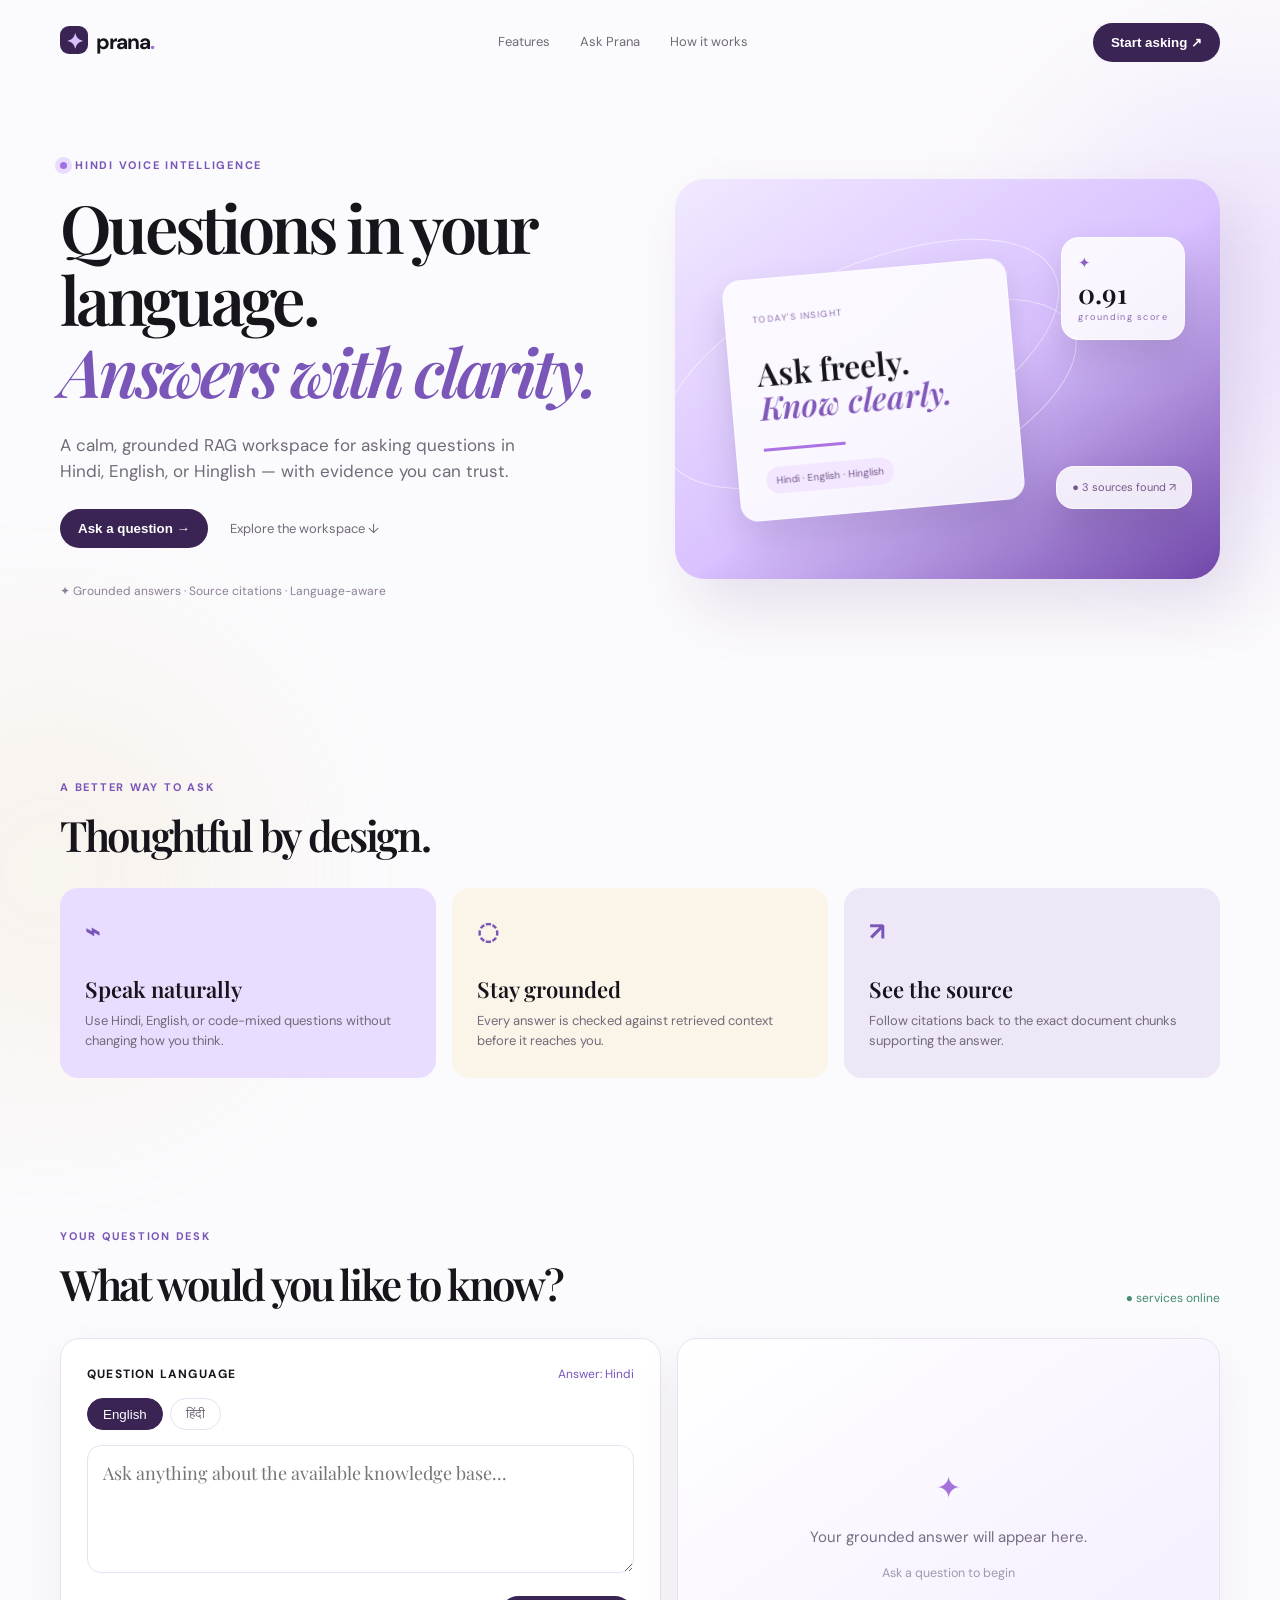
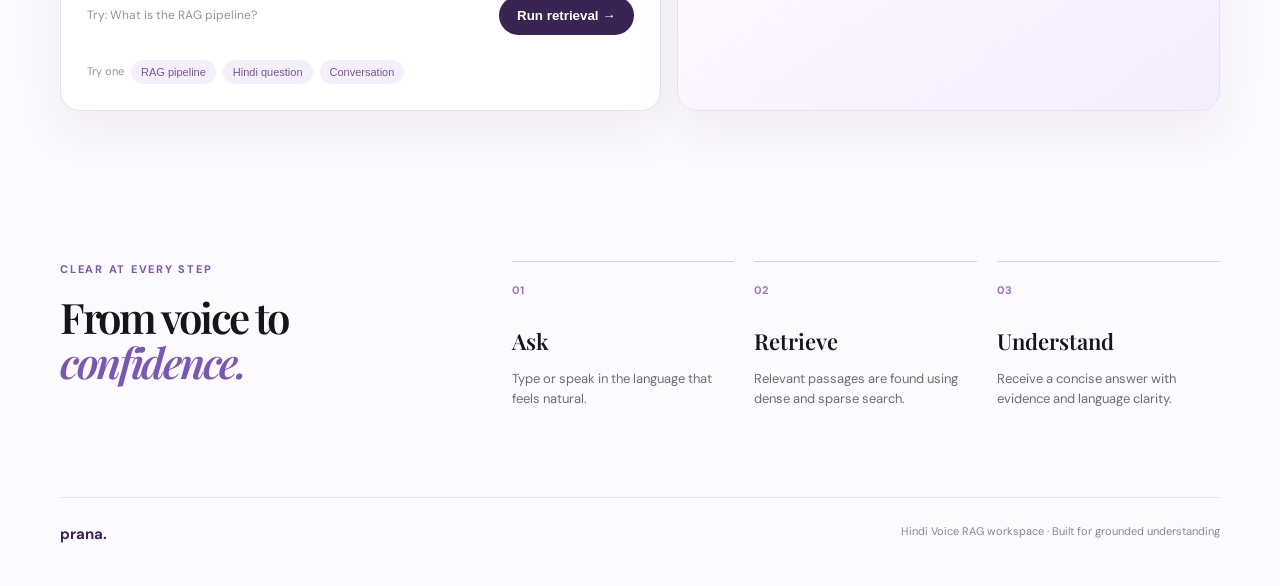
==== frontend/index.html @ 44866310 "Integrate purple frontend with backend API" ====
<!doctype html>
<html lang="en">
<head>
  <meta charset="utf-8"><meta name="viewport" content="width=device-width, initial-scale=1">
  <title>Prana RAG | Hindi Voice Intelligence</title>
  <link rel="preconnect" href="https://fonts.googleapis.com"><link rel="preconnect" href="https://fonts.gstatic.com" crossorigin>
  <link href="https://fonts.googleapis.com/css2?family=DM+Sans:wght@400;500;600;700&family=Playfair+Display:wght@500;600;700&display=swap" rel="stylesheet">
  <link rel="stylesheet" href="styles.css">
</head>
<body>
  <div class="glow glow-one"></div><div class="glow glow-two"></div>
  <header class="topbar shell"><a class="brand" href="#top"><span class="brand-mark">✦</span>prana<span class="brand-dot">.</span></a><nav><a href="#features">Features</a><a href="#workspace">Ask Prana</a><a href="#about">How it works</a></nav><button class="nav-cta" onclick="document.getElementById('workspace').scrollIntoView({behavior:'smooth'})">Start asking ↗</button></header>
  <main id="top">
    <section class="hero shell"><div class="hero-copy"><p class="eyebrow"><span class="pulse"></span> Hindi voice intelligence</p><h1>Questions in your language.<br><em>Answers with clarity.</em></h1><p class="hero-text">A calm, grounded RAG workspace for asking questions in Hindi, English, or Hinglish — with evidence you can trust.</p><div class="hero-actions"><button class="primary" onclick="document.getElementById('workspace').scrollIntoView({behavior:'smooth'})">Ask a question →</button><a class="text-link" href="#features">Explore the workspace ↓</a></div><div class="hero-note">✦ Grounded answers · Source citations · Language-aware</div></div><div class="hero-art"><div class="orbit orbit-a"></div><div class="orbit orbit-b"></div><div class="art-card main-art"><small>TODAY'S INSIGHT</small><div>Ask freely.<br><i>Know clearly.</i></div><hr><span>Hindi · English · Hinglish</span></div><div class="art-card floating-card">✦<strong>0.91</strong><small>grounding score</small></div><div class="art-card citation-card">● 3 sources found ↗</div></div></section>
    <section id="features" class="feature-strip shell"><div class="section-intro"><p class="eyebrow">A better way to ask</p><h2>Thoughtful by design.</h2></div><div class="feature-grid"><article class="feature-card lavender"><b>⌁</b><h3>Speak naturally</h3><p>Use Hindi, English, or code-mixed questions without changing how you think.</p></article><article class="feature-card cream"><b>◌</b><h3>Stay grounded</h3><p>Every answer is checked against retrieved context before it reaches you.</p></article><article class="feature-card lilac"><b>↗</b><h3>See the source</h3><p>Follow citations back to the exact document chunks supporting the answer.</p></article></div></section>
    <section id="workspace" class="workspace shell"><div class="workspace-head"><div><p class="eyebrow">Your question desk</p><h2>What would you like to know?</h2></div><span class="online">● services online</span></div><div class="workspace-grid"><div class="ask-panel card"><div class="field-head"><label>Question language</label><span id="answer-language">Answer: हिंदी</span></div><div class="language-options"><button class="lang active" data-lang="en">English</button><button class="lang" data-lang="hi">हिंदी</button></div><label class="sr-only" for="question">Your question</label><textarea id="question" rows="4" placeholder="Ask anything about the available knowledge base..."></textarea><div class="ask-footer"><span id="input-hint">Try: What is the RAG pipeline?</span><button id="ask" class="primary">Run retrieval →</button></div><div class="quick-asks"><span>Try one</span><button data-question="What is the RAG pipeline?">RAG pipeline</button><button data-question="भारत की राजधानी क्या है?">Hindi question</button><button data-question="how r u?">Conversation</button></div></div><div id="answer-panel" class="answer-panel card empty"><div class="empty-icon">✦</div><p>Your grounded answer will appear here.</p><small>Ask a question to begin</small></div></div></section>
    <section id="about" class="process shell"><div><p class="eyebrow">Clear at every step</p><h2>From voice to<br><em>confidence.</em></h2></div><div class="steps"><div><b>01</b><strong>Ask</strong><p>Type or speak in the language that feels natural.</p></div><div><b>02</b><strong>Retrieve</strong><p>Relevant passages are found using dense and sparse search.</p></div><div><b>03</b><strong>Understand</strong><p>Receive a concise answer with evidence and language clarity.</p></div></div></section>
  </main><footer class="shell footer"><b>prana.</b><small>Hindi Voice RAG workspace · Built for grounded understanding</small></footer><script src="app.js"></script>
</body></html>
---- frontend/styles.css ----
:root{--ink:#17141c;--muted:#716a79;--purple:#7956b8;--deep:#392454;--lavender:#e9ddff;--lilac:#eee7f8;--cream:#fbf5e9;--line:#e8e1ef;--green:#438c70}*{box-sizing:border-box}html{scroll-behavior:smooth}body{margin:0;color:var(--ink);background:#fbfafc;font:15px/1.55 "DM Sans",sans-serif;overflow-x:hidden}.shell{width:min(1160px,calc(100% - 48px));margin:auto}.glow{position:fixed;width:420px;height:420px;border-radius:50%;filter:blur(80px);opacity:.17;pointer-events:none;z-index:-1}.glow-one{background:#bb8cff;top:90px;right:-180px}.glow-two{background:#efd8ad;bottom:-180px;left:-160px}.topbar{height:84px;display:flex;align-items:center;justify-content:space-between}.brand{color:var(--ink);text-decoration:none;font-size:21px;font-weight:700;letter-spacing:-.05em}.brand-mark{display:inline-grid;place-items:center;width:28px;height:28px;margin-right:8px;border-radius:9px;background:var(--deep);color:#dbbfff}.brand-dot{color:#9a6ddb}nav{display:flex;gap:30px}nav a,.text-link{color:var(--muted);text-decoration:none;font-size:13px}.nav-cta,.primary{border:0;border-radius:999px;background:var(--deep);color:#fff;padding:12px 18px;font-weight:600;cursor:pointer}.hero{display:grid;grid-template-columns:1fr 1fr;gap:70px;min-height:620px;align-items:center;padding:58px 0 88px}.eyebrow{display:flex;align-items:center;gap:8px;color:var(--purple);font-size:11px;font-weight:700;letter-spacing:.16em;text-transform:uppercase;margin:0 0 17px}.pulse{width:7px;height:7px;border-radius:50%;background:#9e73e1;box-shadow:0 0 0 5px #e9dcff}.hero h1,h2{font:600 clamp(42px,5.2vw,72px)/1.08 "Playfair Display",serif;letter-spacing:-.055em;margin:0}.hero h1 em,h2 em{color:var(--purple);font-style:italic}.hero-text{max-width:470px;color:var(--muted);font-size:17px;margin:25px 0}.hero-actions{display:flex;align-items:center;gap:22px}.hero-note{margin-top:34px;color:#8c8198;font-size:12px}.hero-art{position:relative;min-height:400px;border-radius:30px;background:linear-gradient(145deg,#f1e9ff,#d9c2ff 52%,#7046a9);overflow:hidden;box-shadow:20px 28px 60px #6f4b9b25}.orbit{position:absolute;border:1px solid #fff8;border-radius:50%;transform:rotate(-25deg)}.orbit-a{width:430px;height:190px;top:90px;left:-30px}.orbit-b{width:360px;height:160px;top:145px;left:55px}.art-card{position:absolute;background:#ffffffd9;backdrop-filter:blur(12px);border:1px solid #fff9;box-shadow:0 18px 35px #3c225b2b;border-radius:18px}.main-art{width:285px;min-height:220px;left:56px;top:90px;padding:27px;transform:rotate(-5deg)}.main-art small,.floating-card small{font-size:9px;letter-spacing:.16em;color:#8b69ac}.main-art div{font:600 32px/1.05 "Playfair Display",serif;margin-top:27px}.main-art i{color:#8257ba}.main-art hr{width:82px;margin:25px 0 17px;border:0;border-top:3px solid #aa72e2}.main-art span{font-size:10px;color:#73568a;background:#f2e7ff;border-radius:99px;padding:7px 10px}.floating-card{right:35px;top:58px;padding:14px 16px;display:flex;flex-direction:column;color:#8c60c5}.floating-card strong{font:600 27px "Playfair Display",serif;color:var(--ink)}.citation-card{right:28px;bottom:70px;padding:12px 15px;color:#75568c;font-size:11px}.feature-strip,.workspace,.process{padding:75px 0}.section-intro h2,.workspace h2,.process h2{font-size:42px}.feature-grid{display:grid;grid-template-columns:repeat(3,1fr);gap:16px;margin-top:30px}.feature-card{min-height:190px;border-radius:18px;padding:25px}.lavender{background:var(--lavender)}.cream{background:var(--cream)}.lilac{background:var(--lilac)}.feature-card>b{font-size:25px;color:var(--purple)}.feature-card h3{font:600 22px "Playfair Display",serif;margin:22px 0 7px}.feature-card p{color:var(--muted);margin:0;font-size:13px}.workspace-head,.field-head{display:flex;justify-content:space-between;align-items:flex-end}.online{color:var(--green);font-size:12px}.workspace-grid{display:grid;grid-template-columns:1.05fr .95fr;gap:16px;margin-top:30px}.card{border:1px solid var(--line);border-radius:20px;background:#fff;padding:26px;box-shadow:0 20px 50px #57337810}.field-head label{font-size:12px;letter-spacing:.1em;text-transform:uppercase;font-weight:700}.field-head span{color:var(--purple);font-size:12px}.language-options{display:flex;gap:7px;margin:15px 0}.lang{border:1px solid var(--line);border-radius:999px;padding:7px 15px;background:#fff;color:var(--muted);cursor:pointer}.lang.active{background:var(--deep);color:#fff;border-color:var(--deep)}textarea{width:100%;resize:vertical;border:1px solid var(--line);border-radius:14px;padding:15px;font:18px "Playfair Display",serif;outline:none}textarea:focus{border-color:#b28ce2;box-shadow:0 0 0 4px #ebddfa}.ask-footer{display:flex;justify-content:space-between;align-items:center;margin-top:15px}.ask-footer span{color:#9a8ea5;font-size:12px}.quick-asks{display:flex;align-items:center;flex-wrap:wrap;gap:7px;margin-top:25px;color:#9a8ea5;font-size:11px}.quick-asks button{border:0;background:#f4eff9;color:#75589b;border-radius:999px;padding:6px 10px;font-size:11px;cursor:pointer}.answer-panel{min-height:330px;background:linear-gradient(145deg,#fff,#f4edff)}.answer-panel.empty{display:grid;place-content:center;text-align:center;color:#a397ae}.empty-icon{color:#a472da;font-size:30px}.answer-panel h3{font:600 30px "Playfair Display",serif;margin:14px 0}.answer-panel p{color:#786d83}.tag{display:inline-block;padding:6px 10px;margin:4px;background:#eadcff;border-radius:99px;color:#65428d;font-size:11px}.steps{display:grid;grid-template-columns:repeat(3,1fr);gap:20px}.process{display:grid;grid-template-columns:.7fr 1.3fr;gap:70px}.steps>div{border-top:1px solid #dcd2e4;padding-top:16px}.steps b{color:#9c70cd;font-size:11px}.steps strong{display:block;font:600 22px "Playfair Display",serif;margin:25px 0 8px}.steps p{font-size:13px;color:var(--muted)}.footer{border-top:1px solid var(--line);padding:25px 0 40px;display:flex;justify-content:space-between;color:#8e8398}.footer>b{color:var(--deep)}.footer small{font-size:11px}.sr-only{position:absolute;width:1px;height:1px;overflow:hidden;clip:rect(0,0,0,0)}
@media(max-width:800px){.shell{width:min(100% - 30px,600px)}nav{display:none}.hero,.workspace-grid,.process{grid-template-columns:1fr}.hero{padding-top:35px;gap:35px}.hero-art{min-height:340px}.feature-grid,.steps{grid-template-columns:1fr}.process{gap:35px}.ask-footer{align-items:flex-start;gap:15px;flex-direction:column}.footer{display:block}.footer small{display:block;margin-top:8px}}
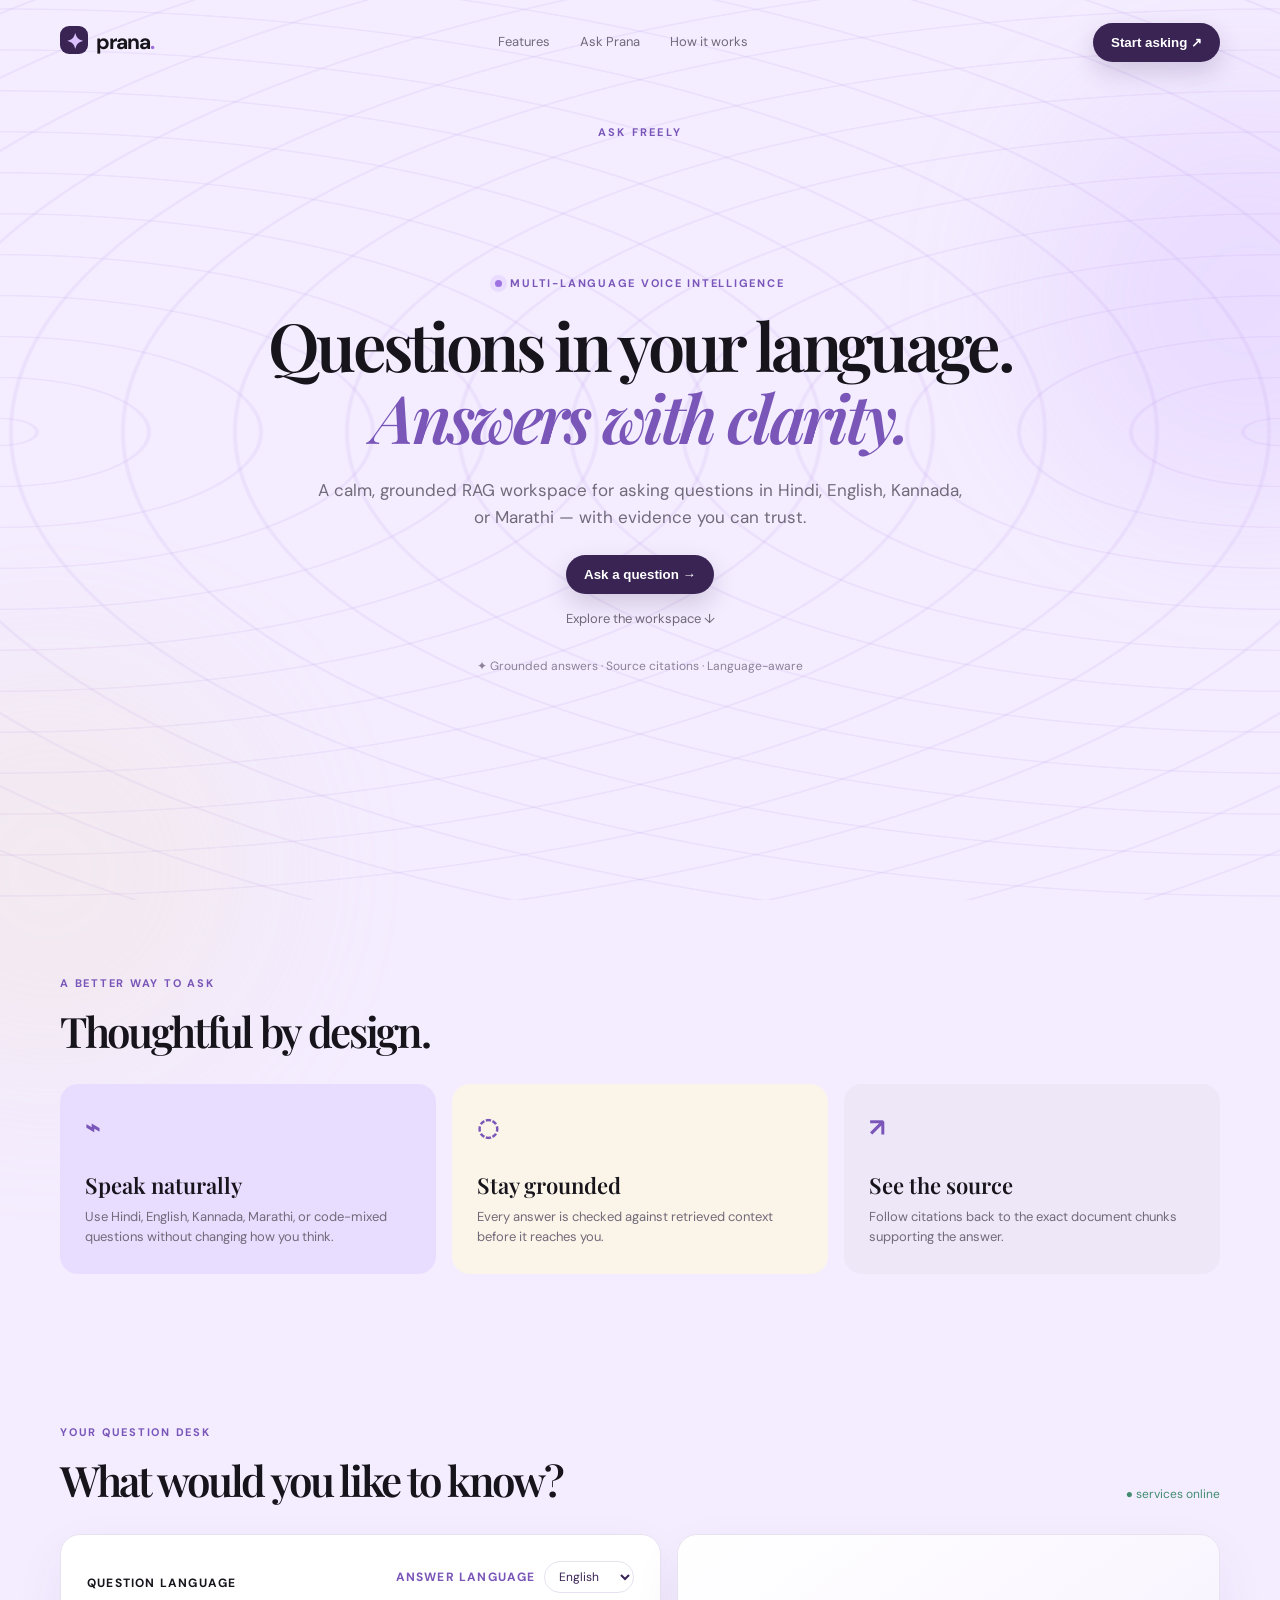
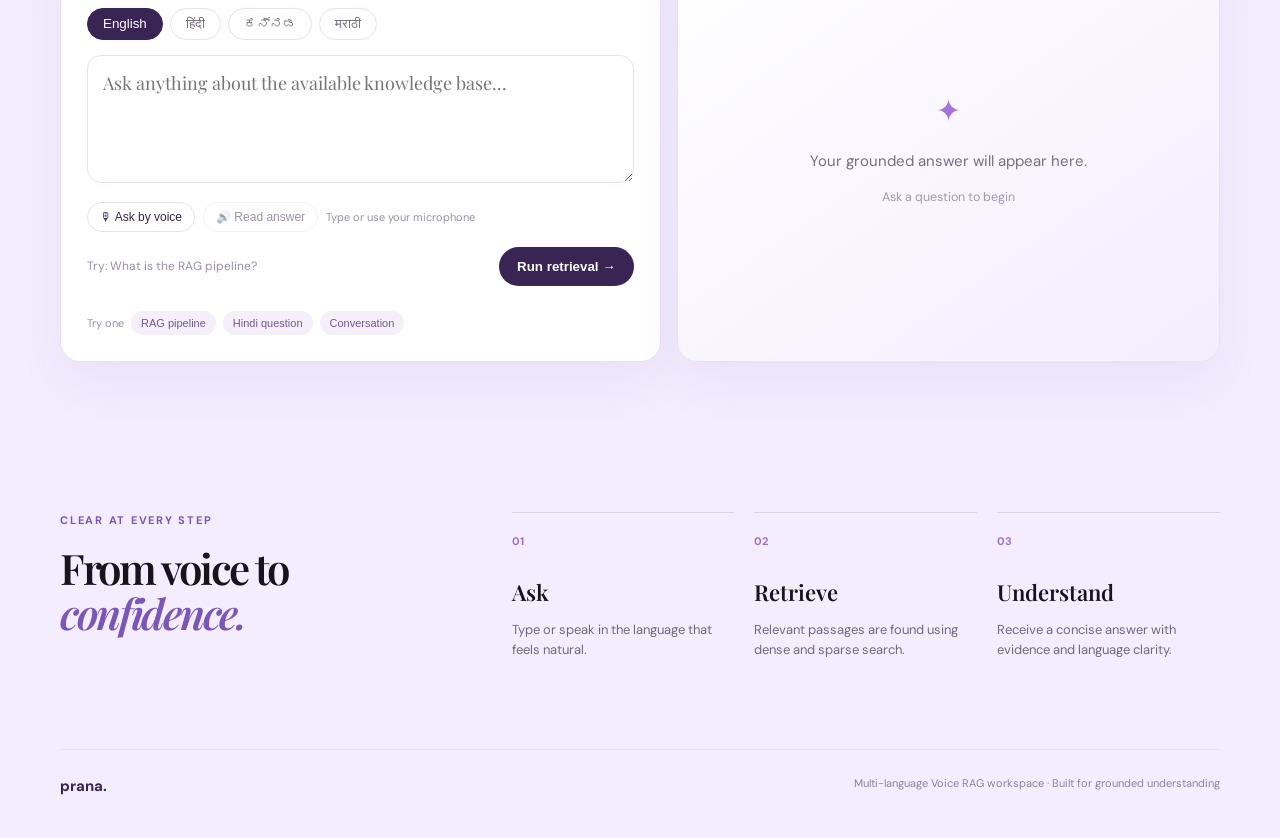
==== commit dd8c841f: "Support multilingual copy and no-evidence answers" ====
--- a/frontend/index.html
+++ b/frontend/index.html
@@ -2,7 +2,7 @@
 <html lang="en">
 <head>
   <meta charset="utf-8"><meta name="viewport" content="width=device-width, initial-scale=1">
-  <title>Prana RAG | Hindi Voice Intelligence</title>
+  <title>Prana RAG | Multi-language Voice Intelligence</title>
   <link rel="preconnect" href="https://fonts.googleapis.com"><link rel="preconnect" href="https://fonts.gstatic.com" crossorigin>
   <link href="https://fonts.googleapis.com/css2?family=DM+Sans:wght@400;500;600;700&family=Playfair+Display:wght@500;600;700&display=swap" rel="stylesheet">
   <link rel="stylesheet" href="styles.css">
@@ -11,9 +11,9 @@
   <div class="glow glow-one"></div><div class="glow glow-two"></div>
   <header class="topbar shell"><a class="brand" href="#top"><span class="brand-mark">✦</span>prana<span class="brand-dot">.</span></a><nav><a href="#features">Features</a><a href="#workspace">Ask Prana</a><a href="#about">How it works</a></nav><button class="nav-cta" onclick="document.getElementById('workspace').scrollIntoView({behavior:'smooth'})">Start asking ↗</button></header>
   <main id="top">
-    <section class="hero shell"><div class="hero-copy"><p class="eyebrow"><span class="pulse"></span> Hindi voice intelligence</p><h1>Questions in your language.<br><em>Answers with clarity.</em></h1><p class="hero-text">A calm, grounded RAG workspace for asking questions in Hindi, English, or Hinglish — with evidence you can trust.</p><div class="hero-actions"><button class="primary" onclick="document.getElementById('workspace').scrollIntoView({behavior:'smooth'})">Ask a question →</button><a class="text-link" href="#features">Explore the workspace ↓</a></div><div class="hero-note">✦ Grounded answers · Source citations · Language-aware</div></div><div class="hero-art"><div class="orbit orbit-a"></div><div class="orbit orbit-b"></div><div class="art-card main-art"><small>TODAY'S INSIGHT</small><div>Ask freely.<br><i>Know clearly.</i></div><hr><span>Hindi · English · Hinglish</span></div><div class="art-card floating-card">✦<strong>0.91</strong><small>grounding score</small></div><div class="art-card citation-card">● 3 sources found ↗</div></div></section>
-    <section id="features" class="feature-strip shell"><div class="section-intro"><p class="eyebrow">A better way to ask</p><h2>Thoughtful by design.</h2></div><div class="feature-grid"><article class="feature-card lavender"><b>⌁</b><h3>Speak naturally</h3><p>Use Hindi, English, or code-mixed questions without changing how you think.</p></article><article class="feature-card cream"><b>◌</b><h3>Stay grounded</h3><p>Every answer is checked against retrieved context before it reaches you.</p></article><article class="feature-card lilac"><b>↗</b><h3>See the source</h3><p>Follow citations back to the exact document chunks supporting the answer.</p></article></div></section>
+    <section class="hero shell"><div class="hero-copy"><p class="eyebrow"><span class="pulse"></span> Multi-language voice intelligence</p><h1>Questions in your language.<br><em>Answers with clarity.</em></h1><p class="hero-text">A calm, grounded RAG workspace for asking questions in Hindi, English, Kannada, or Marathi — with evidence you can trust.</p><div class="hero-actions"><button class="primary" onclick="document.getElementById('workspace').scrollIntoView({behavior:'smooth'})">Ask a question →</button><a class="text-link" href="#features">Explore the workspace ↓</a></div><div class="hero-note">✦ Grounded answers · Source citations · Language-aware</div></div><div class="hero-art"><div class="orbit orbit-a"></div><div class="orbit orbit-b"></div><div class="art-card main-art"><small>TODAY'S INSIGHT</small><div>Ask freely.<br><i>Know clearly.</i></div><hr><span>Hindi · English · Kannada · Marathi</span></div><div class="art-card floating-card">✦<strong>0.91</strong><small>grounding score</small></div><div class="art-card citation-card">● 3 sources found ↗</div></div></section>
+    <section id="features" class="feature-strip shell"><div class="section-intro"><p class="eyebrow">A better way to ask</p><h2>Thoughtful by design.</h2></div><div class="feature-grid"><article class="feature-card lavender"><b>⌁</b><h3>Speak naturally</h3><p>Use Hindi, English, Kannada, Marathi, or code-mixed questions without changing how you think.</p></article><article class="feature-card cream"><b>◌</b><h3>Stay grounded</h3><p>Every answer is checked against retrieved context before it reaches you.</p></article><article class="feature-card lilac"><b>↗</b><h3>See the source</h3><p>Follow citations back to the exact document chunks supporting the answer.</p></article></div></section>
     <section id="workspace" class="workspace shell"><div class="workspace-head"><div><p class="eyebrow">Your question desk</p><h2>What would you like to know?</h2></div><span class="online">● services online</span></div><div class="workspace-grid"><div class="ask-panel card"><div class="field-head"><label>Question language</label><span id="answer-language">Answer: हिंदी</span></div><div class="language-options"><button class="lang active" data-lang="en">English</button><button class="lang" data-lang="hi">हिंदी</button></div><label class="sr-only" for="question">Your question</label><textarea id="question" rows="4" placeholder="Ask anything about the available knowledge base..."></textarea><div class="ask-footer"><span id="input-hint">Try: What is the RAG pipeline?</span><button id="ask" class="primary">Run retrieval →</button></div><div class="quick-asks"><span>Try one</span><button data-question="What is the RAG pipeline?">RAG pipeline</button><button data-question="भारत की राजधानी क्या है?">Hindi question</button><button data-question="how r u?">Conversation</button></div></div><div id="answer-panel" class="answer-panel card empty"><div class="empty-icon">✦</div><p>Your grounded answer will appear here.</p><small>Ask a question to begin</small></div></div></section>
     <section id="about" class="process shell"><div><p class="eyebrow">Clear at every step</p><h2>From voice to<br><em>confidence.</em></h2></div><div class="steps"><div><b>01</b><strong>Ask</strong><p>Type or speak in the language that feels natural.</p></div><div><b>02</b><strong>Retrieve</strong><p>Relevant passages are found using dense and sparse search.</p></div><div><b>03</b><strong>Understand</strong><p>Receive a concise answer with evidence and language clarity.</p></div></div></section>
-  </main><footer class="shell footer"><b>prana.</b><small>Hindi Voice RAG workspace · Built for grounded understanding</small></footer><script src="app.js"></script>
+  </main><footer class="shell footer"><b>prana.</b><small>Multi-language Voice RAG workspace · Built for grounded understanding</small></footer><script src="app.js"></script>
 </body></html>
--- a/frontend/styles.css
+++ b/frontend/styles.css
@@ -1,2 +1,20 @@
 :root{--ink:#17141c;--muted:#716a79;--purple:#7956b8;--deep:#392454;--lavender:#e9ddff;--lilac:#eee7f8;--cream:#fbf5e9;--line:#e8e1ef;--green:#438c70}*{box-sizing:border-box}html{scroll-behavior:smooth}body{margin:0;color:var(--ink);background:#fbfafc;font:15px/1.55 "DM Sans",sans-serif;overflow-x:hidden}.shell{width:min(1160px,calc(100% - 48px));margin:auto}.glow{position:fixed;width:420px;height:420px;border-radius:50%;filter:blur(80px);opacity:.17;pointer-events:none;z-index:-1}.glow-one{background:#bb8cff;top:90px;right:-180px}.glow-two{background:#efd8ad;bottom:-180px;left:-160px}.topbar{height:84px;display:flex;align-items:center;justify-content:space-between}.brand{color:var(--ink);text-decoration:none;font-size:21px;font-weight:700;letter-spacing:-.05em}.brand-mark{display:inline-grid;place-items:center;width:28px;height:28px;margin-right:8px;border-radius:9px;background:var(--deep);color:#dbbfff}.brand-dot{color:#9a6ddb}nav{display:flex;gap:30px}nav a,.text-link{color:var(--muted);text-decoration:none;font-size:13px}.nav-cta,.primary{border:0;border-radius:999px;background:var(--deep);color:#fff;padding:12px 18px;font-weight:600;cursor:pointer}.hero{display:grid;grid-template-columns:1fr 1fr;gap:70px;min-height:620px;align-items:center;padding:58px 0 88px}.eyebrow{display:flex;align-items:center;gap:8px;color:var(--purple);font-size:11px;font-weight:700;letter-spacing:.16em;text-transform:uppercase;margin:0 0 17px}.pulse{width:7px;height:7px;border-radius:50%;background:#9e73e1;box-shadow:0 0 0 5px #e9dcff}.hero h1,h2{font:600 clamp(42px,5.2vw,72px)/1.08 "Playfair Display",serif;letter-spacing:-.055em;margin:0}.hero h1 em,h2 em{color:var(--purple);font-style:italic}.hero-text{max-width:470px;color:var(--muted);font-size:17px;margin:25px 0}.hero-actions{display:flex;align-items:center;gap:22px}.hero-note{margin-top:34px;color:#8c8198;font-size:12px}.hero-art{position:relative;min-height:400px;border-radius:30px;background:linear-gradient(145deg,#f1e9ff,#d9c2ff 52%,#7046a9);overflow:hidden;box-shadow:20px 28px 60px #6f4b9b25}.orbit{position:absolute;border:1px solid #fff8;border-radius:50%;transform:rotate(-25deg)}.orbit-a{width:430px;height:190px;top:90px;left:-30px}.orbit-b{width:360px;height:160px;top:145px;left:55px}.art-card{position:absolute;background:#ffffffd9;backdrop-filter:blur(12px);border:1px solid #fff9;box-shadow:0 18px 35px #3c225b2b;border-radius:18px}.main-art{width:285px;min-height:220px;left:56px;top:90px;padding:27px;transform:rotate(-5deg)}.main-art small,.floating-card small{font-size:9px;letter-spacing:.16em;color:#8b69ac}.main-art div{font:600 32px/1.05 "Playfair Display",serif;margin-top:27px}.main-art i{color:#8257ba}.main-art hr{width:82px;margin:25px 0 17px;border:0;border-top:3px solid #aa72e2}.main-art span{font-size:10px;color:#73568a;background:#f2e7ff;border-radius:99px;padding:7px 10px}.floating-card{right:35px;top:58px;padding:14px 16px;display:flex;flex-direction:column;color:#8c60c5}.floating-card strong{font:600 27px "Playfair Display",serif;color:var(--ink)}.citation-card{right:28px;bottom:70px;padding:12px 15px;color:#75568c;font-size:11px}.feature-strip,.workspace,.process{padding:75px 0}.section-intro h2,.workspace h2,.process h2{font-size:42px}.feature-grid{display:grid;grid-template-columns:repeat(3,1fr);gap:16px;margin-top:30px}.feature-card{min-height:190px;border-radius:18px;padding:25px}.lavender{background:var(--lavender)}.cream{background:var(--cream)}.lilac{background:var(--lilac)}.feature-card>b{font-size:25px;color:var(--purple)}.feature-card h3{font:600 22px "Playfair Display",serif;margin:22px 0 7px}.feature-card p{color:var(--muted);margin:0;font-size:13px}.workspace-head,.field-head{display:flex;justify-content:space-between;align-items:flex-end}.online{color:var(--green);font-size:12px}.workspace-grid{display:grid;grid-template-columns:1.05fr .95fr;gap:16px;margin-top:30px}.card{border:1px solid var(--line);border-radius:20px;background:#fff;padding:26px;box-shadow:0 20px 50px #57337810}.field-head label{font-size:12px;letter-spacing:.1em;text-transform:uppercase;font-weight:700}.field-head span{color:var(--purple);font-size:12px}.language-options{display:flex;gap:7px;margin:15px 0}.lang{border:1px solid var(--line);border-radius:999px;padding:7px 15px;background:#fff;color:var(--muted);cursor:pointer}.lang.active{background:var(--deep);color:#fff;border-color:var(--deep)}textarea{width:100%;resize:vertical;border:1px solid var(--line);border-radius:14px;padding:15px;font:18px "Playfair Display",serif;outline:none}textarea:focus{border-color:#b28ce2;box-shadow:0 0 0 4px #ebddfa}.ask-footer{display:flex;justify-content:space-between;align-items:center;margin-top:15px}.ask-footer span{color:#9a8ea5;font-size:12px}.quick-asks{display:flex;align-items:center;flex-wrap:wrap;gap:7px;margin-top:25px;color:#9a8ea5;font-size:11px}.quick-asks button{border:0;background:#f4eff9;color:#75589b;border-radius:999px;padding:6px 10px;font-size:11px;cursor:pointer}.answer-panel{min-height:330px;background:linear-gradient(145deg,#fff,#f4edff)}.answer-panel.empty{display:grid;place-content:center;text-align:center;color:#a397ae}.empty-icon{color:#a472da;font-size:30px}.answer-panel h3{font:600 30px "Playfair Display",serif;margin:14px 0}.answer-panel p{color:#786d83}.tag{display:inline-block;padding:6px 10px;margin:4px;background:#eadcff;border-radius:99px;color:#65428d;font-size:11px}.steps{display:grid;grid-template-columns:repeat(3,1fr);gap:20px}.process{display:grid;grid-template-columns:.7fr 1.3fr;gap:70px}.steps>div{border-top:1px solid #dcd2e4;padding-top:16px}.steps b{color:#9c70cd;font-size:11px}.steps strong{display:block;font:600 22px "Playfair Display",serif;margin:25px 0 8px}.steps p{font-size:13px;color:var(--muted)}.footer{border-top:1px solid var(--line);padding:25px 0 40px;display:flex;justify-content:space-between;color:#8e8398}.footer>b{color:var(--deep)}.footer small{font-size:11px}.sr-only{position:absolute;width:1px;height:1px;overflow:hidden;clip:rect(0,0,0,0)}
 @media(max-width:800px){.shell{width:min(100% - 30px,600px)}nav{display:none}.hero,.workspace-grid,.process{grid-template-columns:1fr}.hero{padding-top:35px;gap:35px}.hero-art{min-height:340px}.feature-grid,.steps{grid-template-columns:1fr}.process{gap:35px}.ask-footer{align-items:flex-start;gap:15px;flex-direction:column}.footer{display:block}.footer small{display:block;margin-top:8px}}
+.answer-language-control{display:flex;align-items:center;gap:8px;color:var(--purple);font-size:11px;font-weight:600}.answer-language-control select{border:1px solid var(--line);border-radius:999px;background:#fff;color:var(--deep);padding:6px 10px;font:12px "DM Sans",sans-serif}.voice-controls{display:flex;align-items:center;gap:8px;margin-top:12px}.voice-controls button{border:1px solid var(--line);border-radius:999px;background:#fff;color:var(--deep);padding:7px 12px;font-size:12px;cursor:pointer}.voice-controls button:disabled{cursor:not-allowed;opacity:.5}.voice-controls span{color:#9a8ea5;font-size:11px}
+body{background:#f4edff}
+.hero{display:block;min-height:calc(100vh - 84px);padding:28px 0 70px;text-align:center}.hero-motion{padding-top:0;margin-bottom:34px;transform:translateY(-8px)}.hero-copy{max-width:900px;margin:0 auto}.hero-copy .eyebrow{justify-content:center}.hero-copy h1{max-width:850px;margin:0 auto}.hero-text{max-width:650px;margin:25px auto}.hero-actions{justify-content:center}.hero-note{margin-top:28px}.hero-art{display:none}
+.hero-actions{flex-direction:column;gap:15px}.hero-actions .primary{align-self:center}.hero-actions .text-link{display:block}
+#answer-language{display:none}
+@keyframes circle-drift{0%,100%{transform:translate(-50%,0) scale(1)}50%{transform:translate(-50%,8px) scale(1.025)}}.hero{position:relative;isolation:isolate;overflow:hidden}.hero::before{content:"";position:absolute;z-index:-1;width:520px;height:520px;left:50%;top:76px;border-radius:50%;border:1px solid #b996e955;box-shadow:0 0 0 62px #c9aff32b,0 0 0 124px #d9c9f21f,0 0 0 188px #eadfff18;animation:circle-drift 8s ease-in-out infinite;pointer-events:none}.hero::after{content:"";position:absolute;z-index:-1;width:190px;height:190px;left:50%;top:242px;transform:translateX(-50%);border-radius:50%;background:#dfceff3b;filter:blur(2px);pointer-events:none}@media(prefers-reduced-motion:reduce){.hero::before{animation:none}}
+.hero::before{z-index:0;top:18px;border-color:#9b70d875;box-shadow:0 0 0 68px #c6a9f348,0 0 0 136px #d9c5f236,0 0 0 204px #eadfff2b}.hero::after{z-index:0;top:190px;background:#d5bcff66}.hero-motion,.hero-copy{position:relative;z-index:1}
+.hero::before{width:118vw;height:112vh;top:-92px;border-color:#9b70d84d;box-shadow:0 0 0 82px #c6a9f32b,0 0 0 164px #d9c5f21f,0 0 0 246px #eadfff18}.hero::after{width:34vw;height:34vw;top:28%;background:#d5bcff42}
+@keyframes motion-word-pop{0%,100%{opacity:0;transform:translateY(22px) scale(.92) rotate(1deg)}8%,27%{opacity:1;transform:translateY(0) scale(1) rotate(0)}35%{opacity:0;transform:translateY(-18px) scale(1.03) rotate(-1deg)}}.hero-motion{grid-column:1/-1;text-align:center;padding:12px 0 2px;animation:button-pop-in .9s .1s both}.motion-kicker{display:block;color:var(--purple);font-size:11px;font-weight:700;letter-spacing:.2em;text-transform:uppercase;margin-bottom:8px}.motion-words{position:relative;height:clamp(42px,5vw,66px);overflow:hidden}.motion-words span{position:absolute;inset:0;color:var(--deep);font:600 clamp(32px,4.7vw,62px)/1.05 "Playfair Display",serif;letter-spacing:-.05em;animation:motion-word-pop 8s infinite}.motion-words span:nth-child(2){animation-delay:2s}.motion-words span:nth-child(3){animation-delay:4s}.motion-words span:nth-child(4){animation-delay:6s}@media(max-width:800px){.hero-motion{padding-top:0}.motion-words{height:48px}}
+@keyframes button-pop-in{0%{opacity:0;transform:translateY(18px) scale(.88)}65%{opacity:1;transform:translateY(-4px) scale(1.04)}100%{opacity:1;transform:translateY(0) scale(1)}}@keyframes button-float{0%,100%{transform:translateY(0)}50%{transform:translateY(-5px)}}.nav-cta{animation:button-pop-in .8s cubic-bezier(.2,.8,.2,1) both,button-float 3.6s ease-in-out 1s infinite;box-shadow:0 10px 24px #3924542e}.hero-actions .primary{animation:button-pop-in .85s .25s cubic-bezier(.2,.8,.2,1) both,button-float 3.8s ease-in-out 1.2s infinite;box-shadow:0 10px 24px #3924542e}.nav-cta:hover,.hero-actions .primary:hover{animation-play-state:paused;transform:translateY(-3px);box-shadow:0 14px 30px #39245445}@media(prefers-reduced-motion:reduce){.nav-cta,.hero-actions .primary{animation:none}}
+@keyframes motion-word-pop{0%,24%,100%{opacity:0;transform:translateY(22px) scale(.92) rotate(1deg)}3%,19%{opacity:1;transform:translateY(0) scale(1) rotate(0)}22%{opacity:0;transform:translateY(-18px) scale(1.03) rotate(-1deg)}}
+.hero::before{width:100%;height:100%;left:0;top:0;border:0;box-shadow:none;background:repeating-radial-gradient(ellipse at 50% 48%,transparent 0 66px,#b996e946 68px 70px,#d9c5f220 72px 74px);animation:circle-drift 8s ease-in-out infinite}.hero::after{width:100%;height:100%;left:0;top:0;transform:none;background:radial-gradient(ellipse at 50% 48%,#d5bcff38 0 11%,transparent 11.5% 100%);filter:none}
+.motion-words span{opacity:0}
+.hero::before{background:repeating-radial-gradient(ellipse at 0% 50%,transparent 0 30px,#b996e926 32px 34px,transparent 36px 102px),repeating-radial-gradient(ellipse at 100% 50%,transparent 0 30px,#b996e926 32px 34px,transparent 36px 102px);opacity:.9}
+.hero::before{width:68%;left:0;background:repeating-radial-gradient(ellipse at 0% 50%,transparent 0 34px,#b996e923 36px 38px,transparent 40px 112px)}.hero::after{width:68%;height:100%;left:auto;right:0;top:0;transform:none;background:repeating-radial-gradient(ellipse at 100% 50%,transparent 0 34px,#b996e923 36px 38px,transparent 40px 112px);filter:none;z-index:0}
+body{background-color:#f4edff;background-image:repeating-radial-gradient(ellipse at 0% 48%,transparent 0 34px,#b996e91d 36px 38px,transparent 40px 112px),repeating-radial-gradient(ellipse at 100% 48%,transparent 0 34px,#b996e91d 36px 38px,transparent 40px 112px);background-attachment:fixed}.hero::before,.hero::after{background:transparent;box-shadow:none;border:0;animation:none}
+body{background-image:repeating-radial-gradient(ellipse at 0% 48%,transparent 0 34px,#b996e924 36px 38px,transparent 40px 112px),repeating-radial-gradient(ellipse at 100% 48%,transparent 0 34px,#b996e924 36px 38px,transparent 40px 112px)}
+.motion-words{height:clamp(70px,7vw,94px);overflow:visible}.motion-words span{line-height:1.2}@media(max-width:800px){.motion-words{height:64px}}
